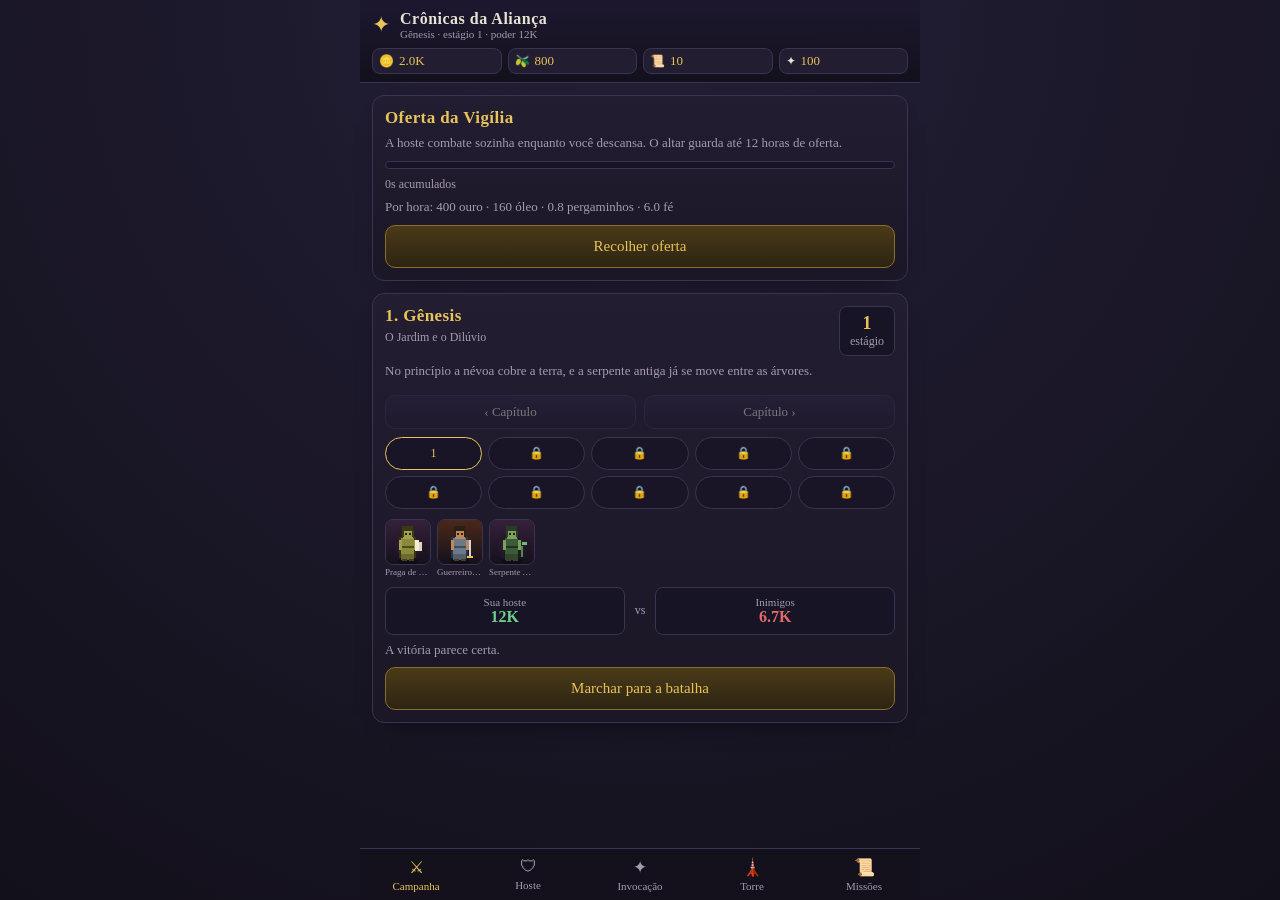
==== alianca/index.html @ 802653af "Adiciona Crônicas da Aliança, RPG idle bíblico por turnos Jogo ocioso no estilo AFK Journey, jogável" ====
<!DOCTYPE html>
<html lang="pt-br">
<head>
<meta charset="UTF-8">
<meta name="viewport" content="width=device-width, initial-scale=1.0, viewport-fit=cover">
<meta name="theme-color" content="#12101a">
<title>Crônicas da Aliança — RPG Idle Bíblico</title>
<link rel="stylesheet" href="css/estilo.css">
</head>
<body>

<div id="app">
  <header id="barra">
    <div class="marca">
      <span class="marca-icone">✦</span>
      <div>
        <strong>Crônicas da Aliança</strong>
        <small id="subtitulo">A hoste desperta</small>
      </div>
    </div>
    <div id="recursos" class="recursos"></div>
  </header>

  <main id="tela" class="tela"></main>

  <nav id="menu" class="menu">
    <button class="aba" data-tela="campanha"><span>⚔</span>Campanha</button>
    <button class="aba" data-tela="herois"><span>🛡</span>Hoste</button>
    <button class="aba" data-tela="invocacao"><span>✦</span>Invocação</button>
    <button class="aba" data-tela="torre"><span>🗼</span>Torre</button>
    <button class="aba" data-tela="missoes"><span>📜</span>Missões</button>
  </nav>
</div>

<div id="batalha" class="batalha oculta">
  <div class="batalha-topo">
    <div>
      <strong id="batalha-titulo">Batalha</strong>
      <small id="batalha-sub"></small>
    </div>
    <div class="batalha-controles">
      <button class="mini" data-velocidade="1">×1</button>
      <button class="mini" data-velocidade="2">×2</button>
      <button class="mini" data-velocidade="4">×4</button>
      <button class="mini destaque" id="pular">Pular</button>
    </div>
  </div>
  <canvas id="palco"></canvas>
  <div id="log" class="log"></div>
  <div id="resultado" class="resultado oculta"></div>
</div>

<div id="modal" class="modal oculta">
  <div class="modal-caixa">
    <button class="fechar" id="modal-fechar">✕</button>
    <div id="modal-conteudo"></div>
  </div>
</div>

<div id="avisos" class="avisos"></div>

<script src="src/nucleo/util.js"></script>
<script src="src/nucleo/formulas.js"></script>
<script src="src/dados/herois.js"></script>
<script src="src/dados/campanha.js"></script>
<script src="src/combate/motor.js"></script>
<script src="src/combate/arte.js"></script>
<script src="src/combate/cena.js"></script>
<script src="src/nucleo/estado.js"></script>
<script src="src/ui/interface.js"></script>
<script src="src/ui/campanha.js"></script>
<script src="src/ui/herois.js"></script>
<script src="src/main.js"></script>
</body>
</html>
---- alianca/css/estilo.css ----
:root {
  --fundo: #12101a;
  --fundo-alto: #1b1726;
  --painel: #221d31;
  --borda: #3b3352;
  --ouro: #e8c45a;
  --ouro-escuro: #8a6f2a;
  --texto: #e9e3d4;
  --suave: #a79ab0;
  --verde: #6fd08a;
  --vermelho: #e06a6a;
  --azul: #7fb8e8;
  --roxo: #b07ae0;
}

* { box-sizing: border-box; -webkit-tap-highlight-color: transparent; }

html, body {
  margin: 0;
  min-height: 100%;
  background: radial-gradient(circle at 50% 0%, #241f38, var(--fundo));
  color: var(--texto);
  font-family: "Georgia", "Iowan Old Style", serif;
  font-size: 15px;
}

body { padding-bottom: env(safe-area-inset-bottom); }

#app {
  max-width: 560px;
  margin: 0 auto;
  min-height: 100vh;
  display: flex;
  flex-direction: column;
}

/* ------------------------------------------------------------- cabeçalho */
#barra {
  position: sticky;
  top: 0;
  z-index: 20;
  padding: 10px 12px calc(8px);
  padding-top: calc(10px + env(safe-area-inset-top, 0px));
  background: linear-gradient(180deg, #1d1830, rgba(18, 16, 26, 0.92));
  border-bottom: 1px solid var(--borda);
  backdrop-filter: blur(6px);
}

.marca { display: flex; align-items: center; gap: 10px; }
.marca-icone { font-size: 22px; color: var(--ouro); }
.marca strong { display: block; font-size: 16px; letter-spacing: 0.5px; }
.marca small { display: block; color: var(--suave); font-size: 11px; }

.recursos { display: flex; gap: 6px; margin-top: 8px; flex-wrap: wrap; }
.recurso {
  flex: 1 1 0;
  min-width: 70px;
  background: var(--painel);
  border: 1px solid var(--borda);
  border-radius: 8px;
  padding: 4px 6px;
  font-size: 12px;
  display: flex;
  align-items: center;
  gap: 5px;
}
.recurso b { color: var(--ouro); font-weight: normal; font-size: 13px; }

/* ------------------------------------------------------------------ telas */
.tela { flex: 1; padding: 12px; display: flex; flex-direction: column; gap: 12px; }

.cartao {
  background: linear-gradient(180deg, var(--painel), var(--fundo-alto));
  border: 1px solid var(--borda);
  border-radius: 12px;
  padding: 12px;
  box-shadow: 0 10px 24px -18px #000;
}

.cartao h2 {
  margin: 0 0 4px;
  font-size: 17px;
  color: var(--ouro);
  letter-spacing: 0.4px;
}
.cartao h3 { margin: 0 0 6px; font-size: 14px; color: var(--texto); }
.cartao p { margin: 6px 0; color: var(--suave); font-size: 13px; line-height: 1.45; }
.legenda { color: var(--suave); font-size: 12px; }

.botao {
  display: block;
  width: 100%;
  padding: 12px;
  border-radius: 10px;
  border: 1px solid var(--ouro-escuro);
  background: linear-gradient(180deg, #4a3a18, #2d2412);
  color: var(--ouro);
  font-family: inherit;
  font-size: 15px;
  cursor: pointer;
  margin-top: 8px;
}
.botao:active { transform: translateY(1px); }
.botao[disabled] { opacity: 0.45; cursor: default; }
.botao.secundario {
  background: linear-gradient(180deg, #2a2440, #1e1a2e);
  border-color: var(--borda);
  color: var(--texto);
}
.botao.pequeno { padding: 8px; font-size: 13px; }

.linha-botoes { display: flex; gap: 8px; }
.linha-botoes .botao { margin-top: 8px; }

/* -------------------------------------------------------------- campanha */
.cabecalho-capitulo { display: flex; justify-content: space-between; align-items: flex-start; gap: 8px; }
.selo-estagio {
  background: #171426;
  border: 1px solid var(--borda);
  border-radius: 8px;
  padding: 6px 10px;
  text-align: center;
  font-size: 12px;
  color: var(--suave);
  white-space: nowrap;
}
.selo-estagio b { display: block; font-size: 18px; color: var(--ouro); }

.poderes { display: flex; align-items: center; gap: 10px; margin-top: 10px; }
.poder { flex: 1; text-align: center; background: #171426; border: 1px solid var(--borda); border-radius: 8px; padding: 8px; }
.poder small { display: block; color: var(--suave); font-size: 11px; }
.poder b { font-size: 16px; }
.poder.aliado b { color: var(--verde); }
.poder.inimigo b { color: var(--vermelho); }
.poder-vs { color: var(--suave); font-size: 12px; }

.fileira-retratos { display: flex; gap: 6px; flex-wrap: wrap; margin-top: 10px; }
.retrato-mini { width: 46px; text-align: center; }
.retrato-mini canvas {
  width: 46px; height: 46px;
  border-radius: 8px;
  border: 1px solid var(--borda);
  display: block;
}
.retrato-mini small { font-size: 9px; color: var(--suave); display: block; margin-top: 2px; overflow: hidden; text-overflow: ellipsis; white-space: nowrap; }

.barra-ociosa { height: 8px; background: #171426; border-radius: 4px; overflow: hidden; border: 1px solid var(--borda); margin: 8px 0; }
.barra-ociosa span { display: block; height: 100%; background: linear-gradient(90deg, var(--ouro-escuro), var(--ouro)); }
.ganhos { display: flex; gap: 8px; flex-wrap: wrap; font-size: 12px; color: var(--suave); }
.ganhos span b { color: var(--ouro); font-weight: normal; }

/* ---------------------------------------------------------------- heróis */
.grade-herois { display: grid; grid-template-columns: repeat(auto-fill, minmax(96px, 1fr)); gap: 8px; }
.carta-heroi {
  background: #191527;
  border: 1px solid var(--borda);
  border-radius: 10px;
  padding: 6px;
  cursor: pointer;
  position: relative;
  text-align: center;
}
.carta-heroi.na-hoste { border-color: var(--ouro); box-shadow: 0 0 0 1px rgba(232,196,90,0.25) inset; }
.carta-heroi canvas { width: 100%; aspect-ratio: 1; border-radius: 8px; display: block; }
.carta-heroi .nome { font-size: 12px; margin-top: 4px; display: block; overflow: hidden; text-overflow: ellipsis; white-space: nowrap; }
.carta-heroi .estrelas { font-size: 10px; color: var(--ouro); letter-spacing: -1px; display: block; }
.carta-heroi .classe { position: absolute; bottom: 44px; right: 10px; font-size: 11px; opacity: 0.85; }
.carta-heroi .nivel {
  position: absolute; top: 8px; left: 8px;
  background: rgba(10,8,16,0.8); border-radius: 5px; padding: 1px 5px; font-size: 10px;
}
.faixa-raridade { position: absolute; top: 8px; right: 8px; width: 9px; height: 9px; border-radius: 50%; }

.detalhe-topo { display: flex; gap: 12px; }
.detalhe-topo canvas { width: 104px; height: 104px; border-radius: 10px; border: 1px solid var(--borda); flex: none; }
.atributos { display: grid; grid-template-columns: 1fr 1fr; gap: 4px 10px; margin: 10px 0; font-size: 13px; }
.atributos div { display: flex; justify-content: space-between; border-bottom: 1px dotted #2f2942; padding: 2px 0; }
.atributos span { color: var(--suave); }

.habilidade { background: #171426; border: 1px solid var(--borda); border-radius: 8px; padding: 8px; margin-top: 8px; }
.habilidade b { color: var(--ouro); font-size: 13px; }
.habilidade small { display: block; color: var(--suave); font-size: 12px; margin-top: 3px; line-height: 1.4; }

.reliquias { display: grid; grid-template-columns: repeat(4, 1fr); gap: 6px; margin-top: 8px; }
.reliquia { background: #171426; border: 1px solid var(--borda); border-radius: 8px; padding: 6px; text-align: center; font-size: 11px; cursor: pointer; }
.reliquia b { display: block; color: var(--ouro); font-size: 14px; }

.filtros { display: flex; gap: 6px; flex-wrap: wrap; margin-bottom: 8px; }
.filtro {
  background: #191527; border: 1px solid var(--borda); color: var(--suave);
  border-radius: 20px; padding: 4px 10px; font-size: 12px; cursor: pointer; font-family: inherit;
}
.filtro.ativo { border-color: var(--ouro); color: var(--ouro); }

/* ------------------------------------------------------------- invocação */
.resultado-invocacao { display: grid; grid-template-columns: repeat(auto-fill, minmax(88px, 1fr)); gap: 8px; margin-top: 10px; }
.novo-heroi { position: relative; text-align: center; background: #191527; border: 1px solid var(--borda); border-radius: 10px; padding: 6px; }
.novo-heroi canvas { width: 100%; aspect-ratio: 1; border-radius: 8px; }
.novo-heroi .nome, .novo-heroi .estrelas { display: block; font-size: 12px; margin-top: 3px; }
.novo-heroi .estrelas { font-size: 10px; }
.selo-novo { position: absolute; top: 4px; right: 4px; background: var(--ouro); color: #1a1410; font-size: 9px; border-radius: 4px; padding: 1px 4px; }

.taxas { display: flex; gap: 8px; flex-wrap: wrap; font-size: 12px; color: var(--suave); margin-top: 8px; }
.taxas b { font-weight: normal; }

/* --------------------------------------------------------------- missões */
.missao { display: flex; align-items: center; gap: 10px; background: #171426; border: 1px solid var(--borda); border-radius: 8px; padding: 8px; margin-top: 8px; }
.missao .info { flex: 1; }
.missao .info small { color: var(--suave); font-size: 11px; }
.barra-missao { height: 5px; background: #0f0d18; border-radius: 3px; margin-top: 4px; overflow: hidden; }
.barra-missao span { display: block; height: 100%; background: var(--verde); }
.botao-mini {
  border: 1px solid var(--ouro-escuro); background: #2d2412; color: var(--ouro);
  border-radius: 8px; padding: 6px 10px; font-size: 12px; font-family: inherit; cursor: pointer;
}
.botao-mini[disabled] { opacity: 0.4; }

/* ----------------------------------------------------------------- menu */
.menu {
  position: sticky;
  bottom: 0;
  display: flex;
  background: linear-gradient(180deg, rgba(18,16,26,0.92), #14111d);
  border-top: 1px solid var(--borda);
  padding-bottom: env(safe-area-inset-bottom, 0px);
  z-index: 20;
}
.aba {
  flex: 1;
  background: none;
  border: none;
  color: var(--suave);
  font-family: inherit;
  font-size: 11px;
  padding: 8px 2px;
  cursor: pointer;
  display: flex;
  flex-direction: column;
  align-items: center;
  gap: 2px;
}
.aba span { font-size: 17px; }
.aba.ativa { color: var(--ouro); }

/* -------------------------------------------------------------- batalha */
.batalha {
  position: fixed;
  inset: 0;
  z-index: 40;
  background: #0c0a14;
  display: flex;
  flex-direction: column;
  padding: env(safe-area-inset-top, 0px) 0 env(safe-area-inset-bottom, 0px);
}
.batalha.oculta, .oculta { display: none !important; }
.batalha-topo { display: flex; justify-content: space-between; align-items: center; padding: 10px 12px; gap: 8px; }
.batalha-topo strong { display: block; font-size: 15px; color: var(--ouro); }
.batalha-topo small { color: var(--suave); font-size: 11px; }
.batalha-controles { display: flex; gap: 5px; }
.mini {
  background: #1e1a2c; border: 1px solid var(--borda); color: var(--suave);
  border-radius: 7px; padding: 6px 9px; font-size: 12px; font-family: inherit; cursor: pointer;
}
.mini.ativa { border-color: var(--ouro); color: var(--ouro); }
.mini.destaque { border-color: var(--ouro-escuro); color: var(--ouro); }

#palco { display: block; margin: 0 auto; background: #0a0812; image-rendering: pixelated; }

.grade-estagios { display: grid; grid-template-columns: repeat(5, 1fr); gap: 6px; margin: 8px 0; }
.grade-estagios .filtro { text-align: center; padding: 8px 0; }

.log {
  flex: 1;
  min-height: 84px;
  max-height: 34vh;
  overflow-y: auto;
  padding: 10px 12px;
  font-size: 12px;
  line-height: 1.6;
  color: var(--suave);
}
.linha-log { opacity: 0.9; }
.log-aliado { color: var(--verde); }
.log-inimigo { color: var(--vermelho); }
.log-passiva { color: var(--ouro); }

.resultado {
  position: absolute;
  inset: 0;
  background: rgba(8, 6, 14, 0.9);
  display: flex;
  flex-direction: column;
  justify-content: center;
  align-items: center;
  padding: 24px;
  text-align: center;
  z-index: 5;
}
.resultado h2 { font-size: 30px; margin: 0 0 6px; }
.resultado .vitoria { color: var(--ouro); }
.resultado .derrota { color: var(--vermelho); }
.resultado .botao { max-width: 260px; }

/* --------------------------------------------------------------- modais */
.modal { position: fixed; inset: 0; background: rgba(6,5,10,0.78); z-index: 50; display: flex; align-items: flex-end; justify-content: center; }
.modal-caixa {
  background: linear-gradient(180deg, var(--painel), var(--fundo-alto));
  border: 1px solid var(--borda);
  border-radius: 14px 14px 0 0;
  width: 100%;
  max-width: 560px;
  max-height: 88vh;
  overflow-y: auto;
  padding: 16px;
  padding-bottom: calc(16px + env(safe-area-inset-bottom, 0px));
  position: relative;
}
.fechar {
  position: absolute; top: 10px; right: 10px;
  background: none; border: none; color: var(--suave); font-size: 18px; cursor: pointer;
}

.avisos { position: fixed; left: 0; right: 0; bottom: 74px; display: flex; flex-direction: column; align-items: center; gap: 6px; z-index: 60; pointer-events: none; }
.aviso {
  background: rgba(28,24,42,0.96);
  border: 1px solid var(--borda);
  border-radius: 20px;
  padding: 8px 16px;
  font-size: 13px;
  animation: subir 0.25s ease;
}
@keyframes subir { from { transform: translateY(8px); opacity: 0; } }

@media (min-width: 620px) {
  body { font-size: 16px; }
  .batalha { justify-content: center; }
  .batalha-topo, .log { width: 100%; max-width: 760px; margin-left: auto; margin-right: auto; }
  .log { max-height: 26vh; }
}
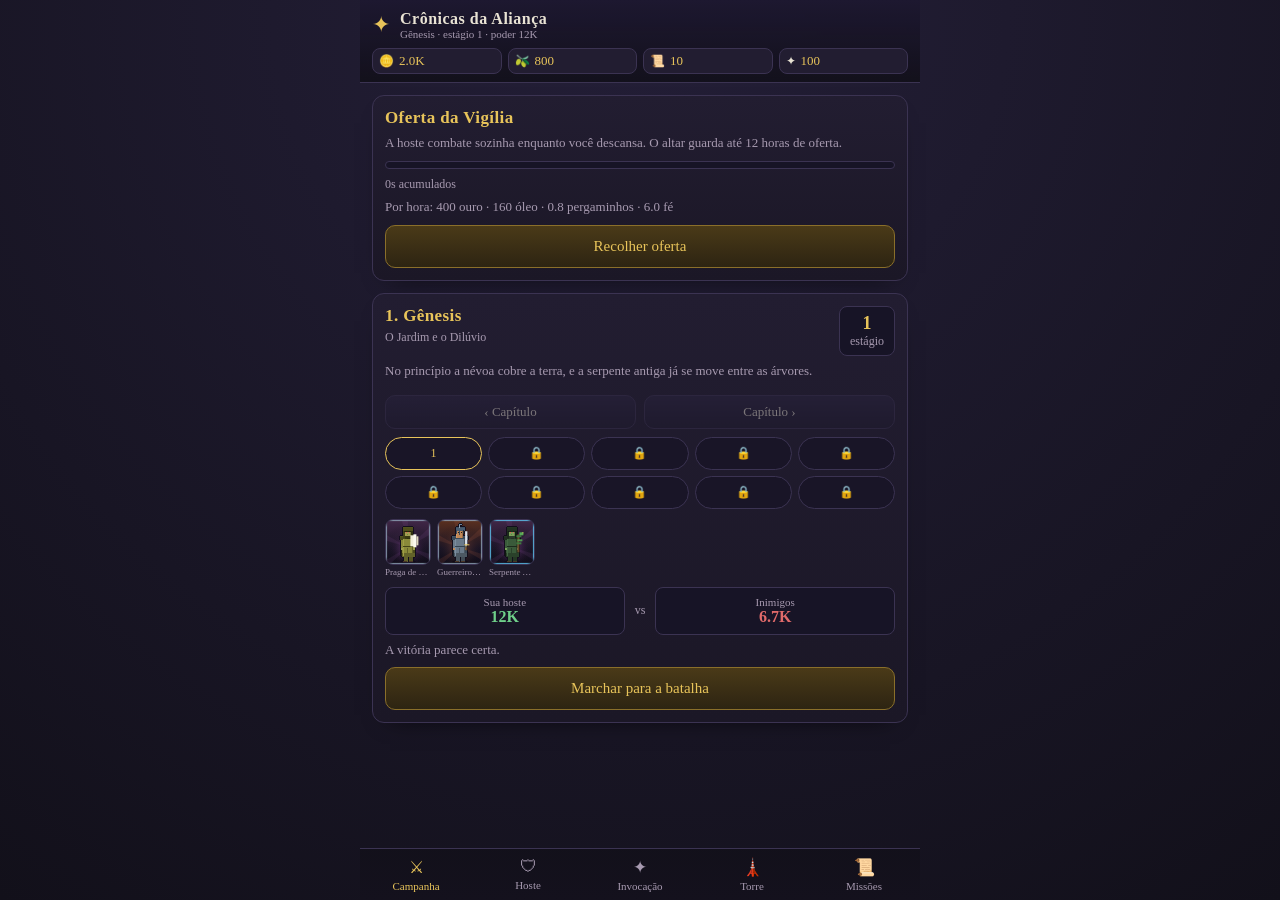
==== commit 759d977b: "Melhora o visual do combate: sprites, cenário e efeitos Passada de arte sobre o jogo, ainda sem nenh" ====
--- a/alianca/index.html
+++ b/alianca/index.html
@@ -65,6 +65,7 @@
 <script src="src/dados/campanha.js"></script>
 <script src="src/combate/motor.js"></script>
 <script src="src/combate/arte.js"></script>
+<script src="src/combate/efeitos.js"></script>
 <script src="src/combate/cena.js"></script>
 <script src="src/nucleo/estado.js"></script>
 <script src="src/ui/interface.js"></script>
